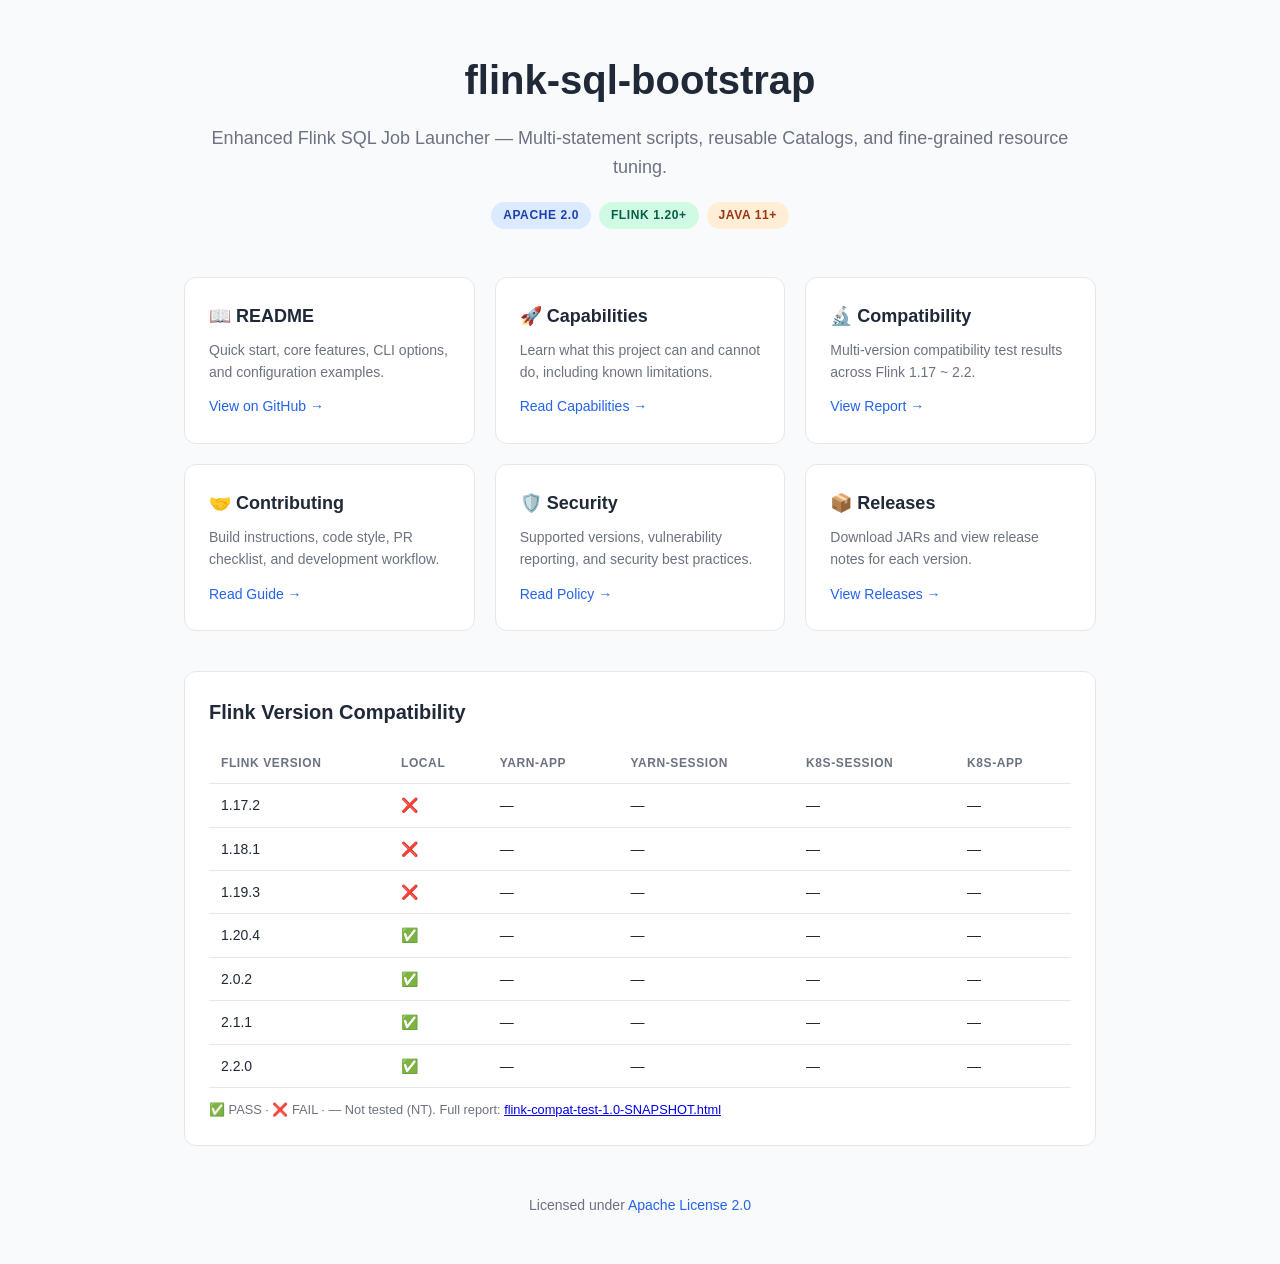
==== docs/index.html @ 3094b28f "docs: add GitHub Pages landing page" ====
<!DOCTYPE html>
<html lang="en">
<head>
    <meta charset="UTF-8">
    <meta name="viewport" content="width=device-width, initial-scale=1.0">
    <title>flink-sql-bootstrap</title>
    <style>
        :root {
            --primary: #2563eb;
            --text: #1f2937;
            --muted: #6b7280;
            --bg: #f9fafb;
            --card: #ffffff;
            --border: #e5e7eb;
        }
        * { box-sizing: border-box; margin: 0; padding: 0; }
        body {
            font-family: -apple-system, BlinkMacSystemFont, "Segoe UI", Roboto, "Helvetica Neue", Arial, sans-serif;
            background: var(--bg);
            color: var(--text);
            line-height: 1.6;
        }
        .container {
            max-width: 960px;
            margin: 0 auto;
            padding: 48px 24px;
        }
        header {
            text-align: center;
            margin-bottom: 48px;
        }
        h1 {
            font-size: 2.5rem;
            font-weight: 700;
            margin-bottom: 12px;
        }
        .tagline {
            font-size: 1.125rem;
            color: var(--muted);
        }
        .badges {
            margin-top: 20px;
            display: flex;
            justify-content: center;
            gap: 8px;
            flex-wrap: wrap;
        }
        .badge {
            display: inline-block;
            padding: 4px 12px;
            border-radius: 9999px;
            font-size: 0.75rem;
            font-weight: 600;
            text-transform: uppercase;
            letter-spacing: 0.05em;
        }
        .badge-blue { background: #dbeafe; color: #1e40af; }
        .badge-green { background: #d1fae5; color: #065f46; }
        .badge-orange { background: #ffedd5; color: #9a3412; }
        .grid {
            display: grid;
            grid-template-columns: repeat(auto-fit, minmax(280px, 1fr));
            gap: 20px;
            margin-bottom: 40px;
        }
        .card {
            background: var(--card);
            border: 1px solid var(--border);
            border-radius: 12px;
            padding: 24px;
            transition: box-shadow 0.2s;
        }
        .card:hover {
            box-shadow: 0 4px 12px rgba(0,0,0,0.06);
        }
        .card h3 {
            font-size: 1.125rem;
            margin-bottom: 8px;
            display: flex;
            align-items: center;
            gap: 8px;
        }
        .card p {
            color: var(--muted);
            font-size: 0.875rem;
        }
        .card a {
            display: inline-block;
            margin-top: 12px;
            color: var(--primary);
            text-decoration: none;
            font-weight: 500;
            font-size: 0.875rem;
        }
        .card a:hover { text-decoration: underline; }
        .compat {
            background: var(--card);
            border: 1px solid var(--border);
            border-radius: 12px;
            padding: 24px;
            overflow-x: auto;
        }
        .compat h2 {
            font-size: 1.25rem;
            margin-bottom: 16px;
        }
        table {
            width: 100%;
            border-collapse: collapse;
            font-size: 0.875rem;
        }
        th, td {
            padding: 10px 12px;
            text-align: left;
            border-bottom: 1px solid var(--border);
        }
        th {
            font-weight: 600;
            color: var(--muted);
            text-transform: uppercase;
            font-size: 0.75rem;
            letter-spacing: 0.05em;
        }
        footer {
            text-align: center;
            margin-top: 48px;
            color: var(--muted);
            font-size: 0.875rem;
        }
        footer a { color: var(--primary); text-decoration: none; }
    </style>
</head>
<body>
    <div class="container">
        <header>
            <h1>flink-sql-bootstrap</h1>
            <p class="tagline">Enhanced Flink SQL Job Launcher — Multi-statement scripts, reusable Catalogs, and fine-grained resource tuning.</p>
            <div class="badges">
                <span class="badge badge-blue">Apache 2.0</span>
                <span class="badge badge-green">Flink 1.20+</span>
                <span class="badge badge-orange">Java 11+</span>
            </div>
        </header>

        <div class="grid">
            <div class="card">
                <h3>📖 README</h3>
                <p>Quick start, core features, CLI options, and configuration examples.</p>
                <a href="https://github.com/tonyabasy/flink-sql-bootstrap#readme">View on GitHub →</a>
            </div>
            <div class="card">
                <h3>🚀 Capabilities</h3>
                <p>Learn what this project can and cannot do, including known limitations.</p>
                <a href="CAPABILITIES.html">Read Capabilities →</a>
            </div>
            <div class="card">
                <h3>🔬 Compatibility</h3>
                <p>Multi-version compatibility test results across Flink 1.17 ~ 2.2.</p>
                <a href="flink-compat-test-1.0-SNAPSHOT.html">View Report →</a>
            </div>
            <div class="card">
                <h3>🤝 Contributing</h3>
                <p>Build instructions, code style, PR checklist, and development workflow.</p>
                <a href="https://github.com/tonyabasy/flink-sql-bootstrap/blob/main/CONTRIBUTING.md">Read Guide →</a>
            </div>
            <div class="card">
                <h3>🛡️ Security</h3>
                <p>Supported versions, vulnerability reporting, and security best practices.</p>
                <a href="https://github.com/tonyabasy/flink-sql-bootstrap/blob/main/SECURITY.md">Read Policy →</a>
            </div>
            <div class="card">
                <h3>📦 Releases</h3>
                <p>Download JARs and view release notes for each version.</p>
                <a href="https://github.com/tonyabasy/flink-sql-bootstrap/releases">View Releases →</a>
            </div>
        </div>

        <div class="compat">
            <h2>Flink Version Compatibility</h2>
            <table>
                <thead>
                    <tr>
                        <th>Flink Version</th>
                        <th>Local</th>
                        <th>YARN-App</th>
                        <th>YARN-Session</th>
                        <th>K8s-Session</th>
                        <th>K8s-App</th>
                    </tr>
                </thead>
                <tbody>
                    <tr><td>1.17.2</td><td>❌</td><td>—</td><td>—</td><td>—</td><td>—</td></tr>
                    <tr><td>1.18.1</td><td>❌</td><td>—</td><td>—</td><td>—</td><td>—</td></tr>
                    <tr><td>1.19.3</td><td>❌</td><td>—</td><td>—</td><td>—</td><td>—</td></tr>
                    <tr><td>1.20.4</td><td>✅</td><td>—</td><td>—</td><td>—</td><td>—</td></tr>
                    <tr><td>2.0.2</td><td>✅</td><td>—</td><td>—</td><td>—</td><td>—</td></tr>
                    <tr><td>2.1.1</td><td>✅</td><td>—</td><td>—</td><td>—</td><td>—</td></tr>
                    <tr><td>2.2.0</td><td>✅</td><td>—</td><td>—</td><td>—</td><td>—</td></tr>
                </tbody>
            </table>
            <p style="margin-top:12px;font-size:0.8rem;color:var(--muted);">
                ✅ PASS · ❌ FAIL · — Not tested (NT). Full report: <a href="flink-compat-test-1.0-SNAPSHOT.html">flink-compat-test-1.0-SNAPSHOT.html</a>
            </p>
        </div>

        <footer>
            <p>Licensed under <a href="https://github.com/tonyabasy/flink-sql-bootstrap/blob/main/LICENSE">Apache License 2.0</a></p>
        </footer>
    </div>
</body>
</html>
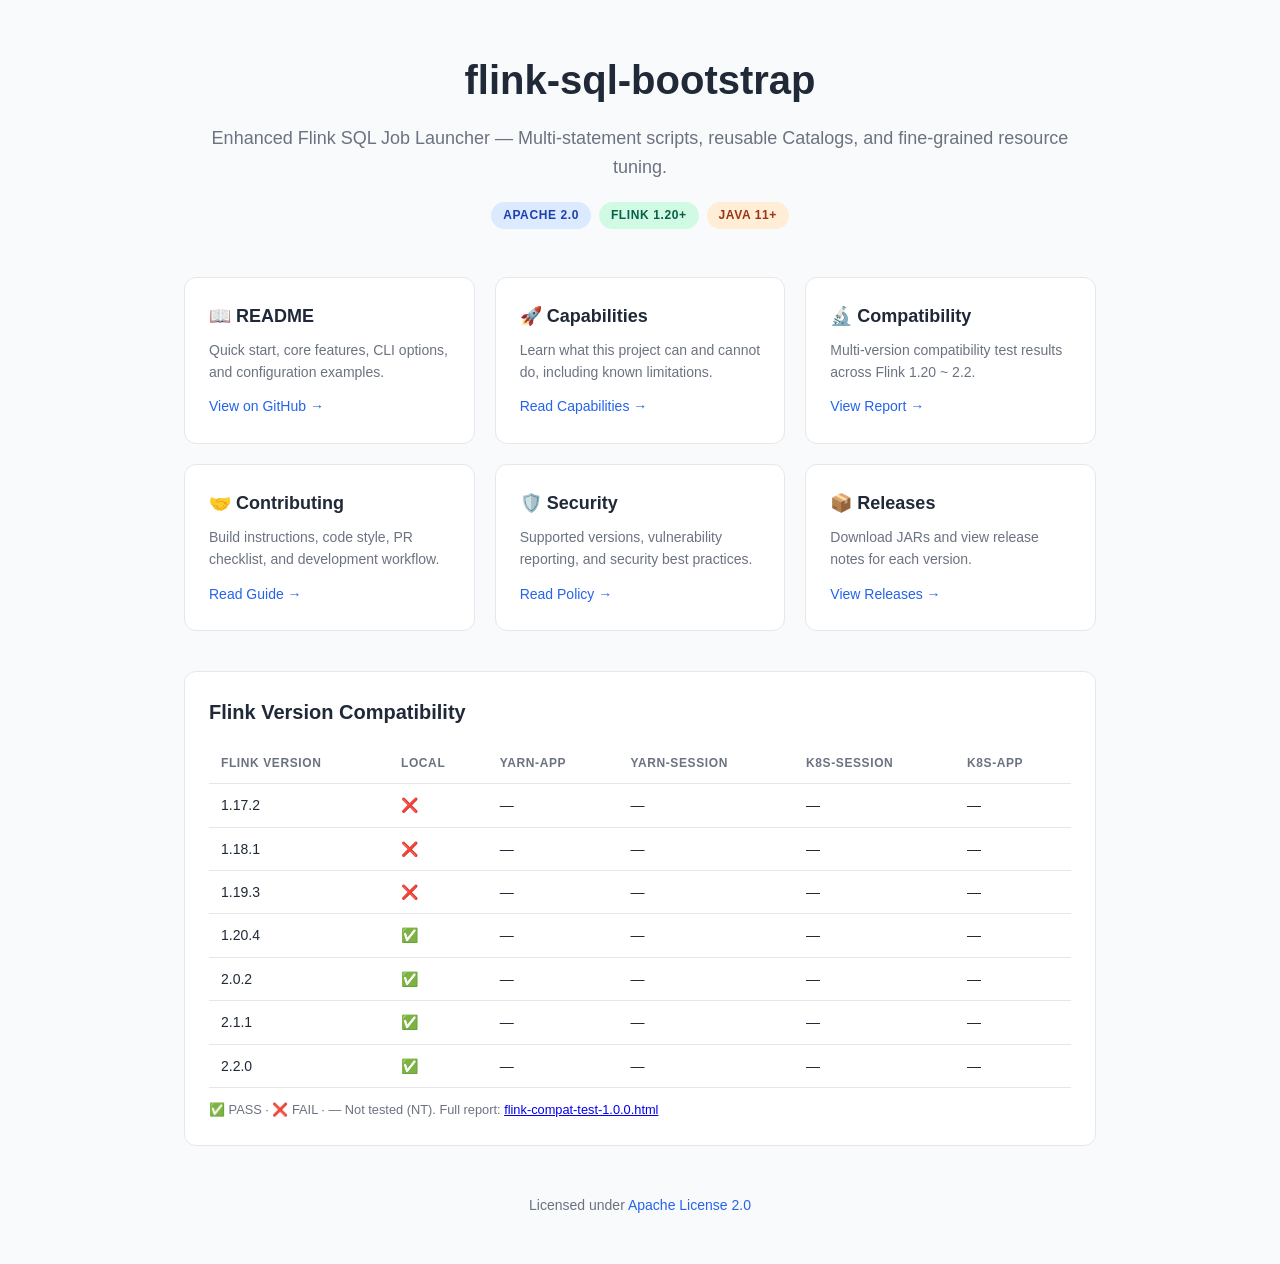
==== commit 16172548: "chore: prepare v1.0.0 release - Bump version to 1.0.0 - Update CHANGELOG [Unreleased] → [1.0.0] - Fi" ====
--- a/docs/index.html
+++ b/docs/index.html
@@ -155,8 +155,8 @@
             </div>
             <div class="card">
                 <h3>🔬 Compatibility</h3>
-                <p>Multi-version compatibility test results across Flink 1.17 ~ 2.2.</p>
-                <a href="flink-compat-test-1.0-SNAPSHOT.html">View Report →</a>
+                <p>Multi-version compatibility test results across Flink 1.20 ~ 2.2.</p>
+                <a href="flink-compat-test-1.0.0.html">View Report →</a>
             </div>
             <div class="card">
                 <h3>🤝 Contributing</h3>
@@ -199,7 +199,7 @@
                 </tbody>
             </table>
             <p style="margin-top:12px;font-size:0.8rem;color:var(--muted);">
-                ✅ PASS · ❌ FAIL · — Not tested (NT). Full report: <a href="flink-compat-test-1.0-SNAPSHOT.html">flink-compat-test-1.0-SNAPSHOT.html</a>
+                ✅ PASS · ❌ FAIL · — Not tested (NT). Full report: <a href="flink-compat-test-1.0.0.html">flink-compat-test-1.0.0.html</a>
             </p>
         </div>
 
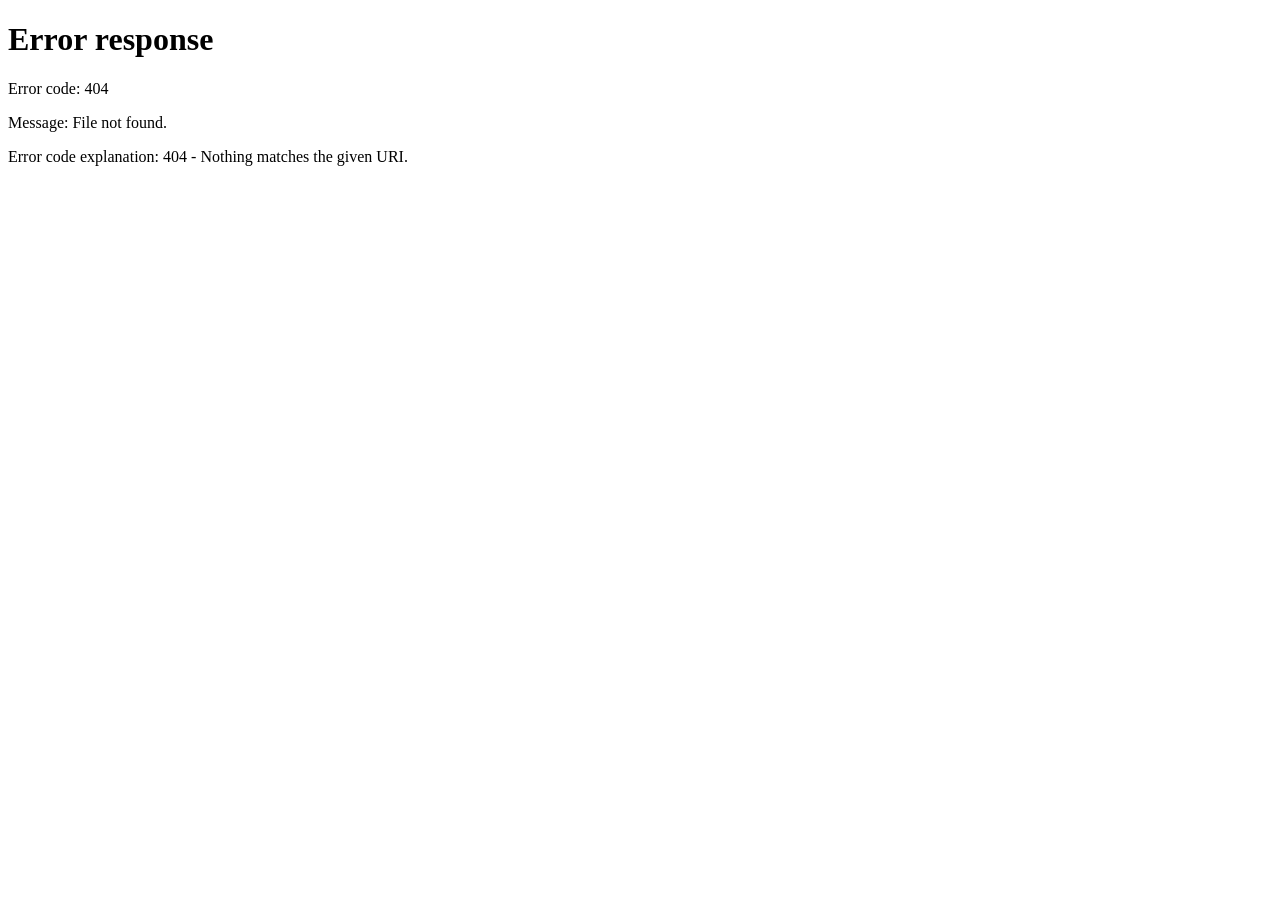
==== commit 8180121d: "docs: 重构文档为双语结构，重命名资源配置为领域驱动命名 - 将文档重构为 en/zh 双语布局（首页、用户指南、社区、博客），   新增共享样式表，index.html 改为语言选择入口页 - " ====
--- a/docs/index.html
+++ b/docs/index.html
@@ -1,211 +1,16 @@
 <!DOCTYPE html>
 <html lang="en">
 <head>
-    <meta charset="UTF-8">
-    <meta name="viewport" content="width=device-width, initial-scale=1.0">
-    <title>flink-sql-bootstrap</title>
-    <style>
-        :root {
-            --primary: #2563eb;
-            --text: #1f2937;
-            --muted: #6b7280;
-            --bg: #f9fafb;
-            --card: #ffffff;
-            --border: #e5e7eb;
-        }
-        * { box-sizing: border-box; margin: 0; padding: 0; }
-        body {
-            font-family: -apple-system, BlinkMacSystemFont, "Segoe UI", Roboto, "Helvetica Neue", Arial, sans-serif;
-            background: var(--bg);
-            color: var(--text);
-            line-height: 1.6;
-        }
-        .container {
-            max-width: 960px;
-            margin: 0 auto;
-            padding: 48px 24px;
-        }
-        header {
-            text-align: center;
-            margin-bottom: 48px;
-        }
-        h1 {
-            font-size: 2.5rem;
-            font-weight: 700;
-            margin-bottom: 12px;
-        }
-        .tagline {
-            font-size: 1.125rem;
-            color: var(--muted);
-        }
-        .badges {
-            margin-top: 20px;
-            display: flex;
-            justify-content: center;
-            gap: 8px;
-            flex-wrap: wrap;
-        }
-        .badge {
-            display: inline-block;
-            padding: 4px 12px;
-            border-radius: 9999px;
-            font-size: 0.75rem;
-            font-weight: 600;
-            text-transform: uppercase;
-            letter-spacing: 0.05em;
-        }
-        .badge-blue { background: #dbeafe; color: #1e40af; }
-        .badge-green { background: #d1fae5; color: #065f46; }
-        .badge-orange { background: #ffedd5; color: #9a3412; }
-        .grid {
-            display: grid;
-            grid-template-columns: repeat(auto-fit, minmax(280px, 1fr));
-            gap: 20px;
-            margin-bottom: 40px;
-        }
-        .card {
-            background: var(--card);
-            border: 1px solid var(--border);
-            border-radius: 12px;
-            padding: 24px;
-            transition: box-shadow 0.2s;
-        }
-        .card:hover {
-            box-shadow: 0 4px 12px rgba(0,0,0,0.06);
-        }
-        .card h3 {
-            font-size: 1.125rem;
-            margin-bottom: 8px;
-            display: flex;
-            align-items: center;
-            gap: 8px;
-        }
-        .card p {
-            color: var(--muted);
-            font-size: 0.875rem;
-        }
-        .card a {
-            display: inline-block;
-            margin-top: 12px;
-            color: var(--primary);
-            text-decoration: none;
-            font-weight: 500;
-            font-size: 0.875rem;
-        }
-        .card a:hover { text-decoration: underline; }
-        .compat {
-            background: var(--card);
-            border: 1px solid var(--border);
-            border-radius: 12px;
-            padding: 24px;
-            overflow-x: auto;
-        }
-        .compat h2 {
-            font-size: 1.25rem;
-            margin-bottom: 16px;
-        }
-        table {
-            width: 100%;
-            border-collapse: collapse;
-            font-size: 0.875rem;
-        }
-        th, td {
-            padding: 10px 12px;
-            text-align: left;
-            border-bottom: 1px solid var(--border);
-        }
-        th {
-            font-weight: 600;
-            color: var(--muted);
-            text-transform: uppercase;
-            font-size: 0.75rem;
-            letter-spacing: 0.05em;
-        }
-        footer {
-            text-align: center;
-            margin-top: 48px;
-            color: var(--muted);
-            font-size: 0.875rem;
-        }
-        footer a { color: var(--primary); text-decoration: none; }
-    </style>
+  <meta charset="UTF-8">
+  <meta name="viewport" content="width=device-width, initial-scale=1.0">
+  <title>Flink SQL Bootstrap</title>
+  <script>
+    var lang = (navigator.language || 'en').toLowerCase();
+    var target = lang.startsWith('zh') ? '/zh/' : '/en/';
+    window.location.replace(target);
+  </script>
 </head>
 <body>
-    <div class="container">
-        <header>
-            <h1>flink-sql-bootstrap</h1>
-            <p class="tagline">Enhanced Flink SQL Job Launcher — Multi-statement scripts, reusable Catalogs, and fine-grained resource tuning.</p>
-            <div class="badges">
-                <span class="badge badge-blue">Apache 2.0</span>
-                <span class="badge badge-green">Flink 1.20+</span>
-                <span class="badge badge-orange">Java 11+</span>
-            </div>
-        </header>
-
-        <div class="grid">
-            <div class="card">
-                <h3>📖 README</h3>
-                <p>Quick start, core features, CLI options, and configuration examples.</p>
-                <a href="https://github.com/tonyabasy/flink-sql-bootstrap#readme">View on GitHub →</a>
-            </div>
-            <div class="card">
-                <h3>🚀 Capabilities</h3>
-                <p>Learn what this project can and cannot do, including known limitations.</p>
-                <a href="CAPABILITIES.html">Read Capabilities →</a>
-            </div>
-            <div class="card">
-                <h3>🔬 Compatibility</h3>
-                <p>Multi-version compatibility test results across Flink 1.20 ~ 2.2.</p>
-                <a href="flink-compat-test-1.0.0.html">View Report →</a>
-            </div>
-            <div class="card">
-                <h3>🤝 Contributing</h3>
-                <p>Build instructions, code style, PR checklist, and development workflow.</p>
-                <a href="https://github.com/tonyabasy/flink-sql-bootstrap/blob/main/CONTRIBUTING.md">Read Guide →</a>
-            </div>
-            <div class="card">
-                <h3>🛡️ Security</h3>
-                <p>Supported versions, vulnerability reporting, and security best practices.</p>
-                <a href="https://github.com/tonyabasy/flink-sql-bootstrap/blob/main/SECURITY.md">Read Policy →</a>
-            </div>
-            <div class="card">
-                <h3>📦 Releases</h3>
-                <p>Download JARs and view release notes for each version.</p>
-                <a href="https://github.com/tonyabasy/flink-sql-bootstrap/releases">View Releases →</a>
-            </div>
-        </div>
-
-        <div class="compat">
-            <h2>Flink Version Compatibility</h2>
-            <table>
-                <thead>
-                    <tr>
-                        <th>Flink Version</th>
-                        <th>Local</th>
-                        <th>YARN-App</th>
-                        <th>YARN-Session</th>
-                        <th>K8s-Session</th>
-                        <th>K8s-App</th>
-                    </tr>
-                </thead>
-                <tbody>
-                    <tr><td>1.17.2</td><td>❌</td><td>—</td><td>—</td><td>—</td><td>—</td></tr>
-                    <tr><td>1.18.1</td><td>❌</td><td>—</td><td>—</td><td>—</td><td>—</td></tr>
-                    <tr><td>1.19.3</td><td>❌</td><td>—</td><td>—</td><td>—</td><td>—</td></tr>
-                    <tr><td>1.20.4</td><td>✅</td><td>—</td><td>—</td><td>—</td><td>—</td></tr>
-                    <tr><td>2.0.2</td><td>✅</td><td>—</td><td>—</td><td>—</td><td>—</td></tr>
-                    <tr><td>2.1.1</td><td>✅</td><td>—</td><td>—</td><td>—</td><td>—</td></tr>
-                    <tr><td>2.2.0</td><td>✅</td><td>—</td><td>—</td><td>—</td><td>—</td></tr>
-                </tbody>
-            </table>
-            <p style="margin-top:12px;font-size:0.8rem;color:var(--muted);">
-                ✅ PASS · ❌ FAIL · — Not tested (NT). Full report: <a href="flink-compat-test-1.0.0.html">flink-compat-test-1.0.0.html</a>
-            </p>
-        </div>
-
-        <footer>
-            <p>Licensed under <a href="https://github.com/tonyabasy/flink-sql-bootstrap/blob/main/LICENSE">Apache License 2.0</a></p>
-        </footer>
-    </div>
+  <p>Redirecting to <a href="/zh/">中文</a> or <a href="/en/">English</a>...</p>
 </body>
 </html>
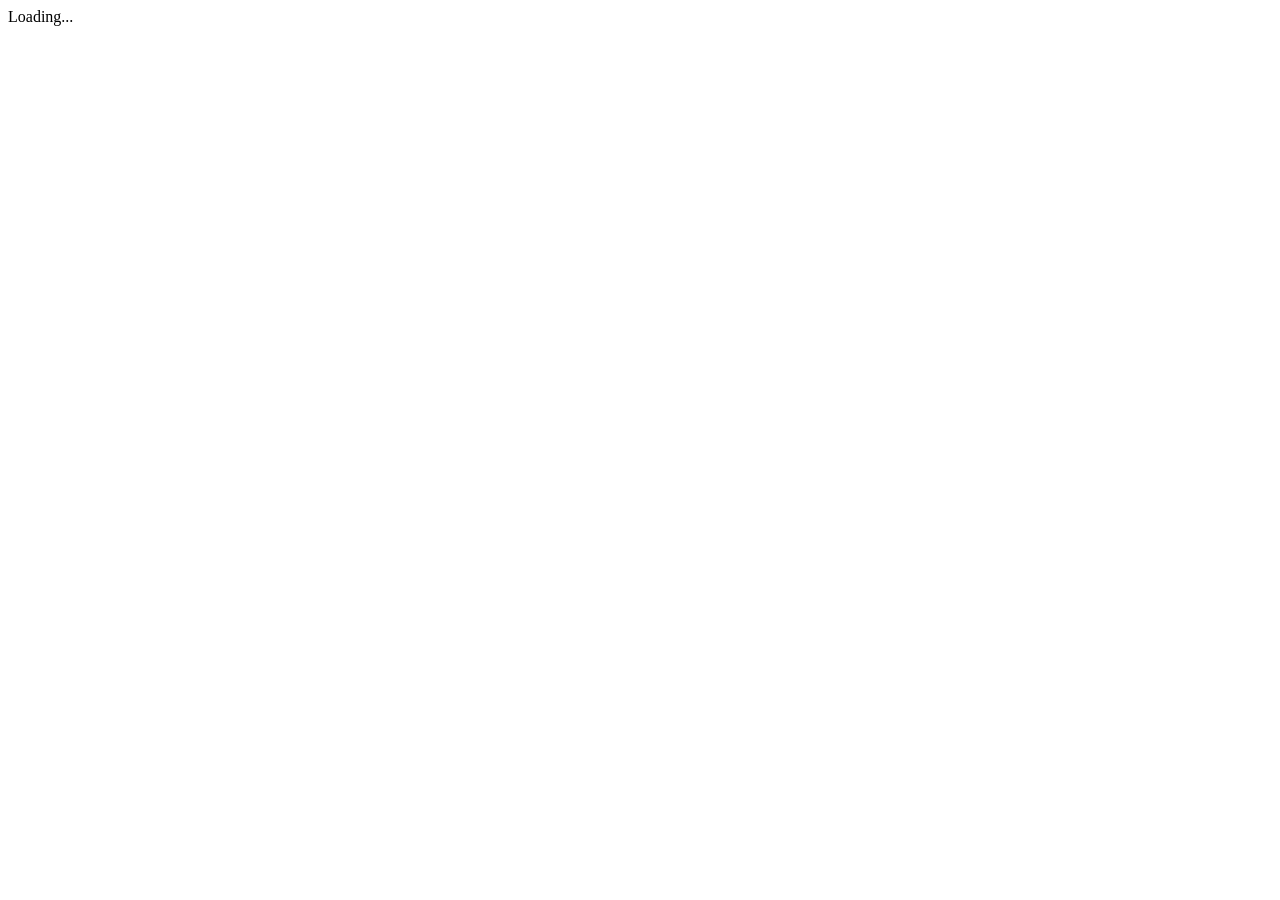
==== commit 9c8b3982: "fix: 修复首页跳转使用绝对路径导致 404 跳转路径从 /zh/ 和 /en/ 改为相对路径 zh/ 和 en/， 避免项目站点下跳转到根域名" ====
--- a/docs/index.html
+++ b/docs/index.html
@@ -6,7 +6,7 @@
   <title>Flink SQL Bootstrap</title>
   <script>
     var lang = (navigator.language || 'en').toLowerCase();
-    var target = lang.startsWith('zh') ? '/zh/' : '/en/';
+    var target = lang.startsWith('zh') ? 'zh/' : 'en/';
     window.location.replace(target);
   </script>
 </head>
